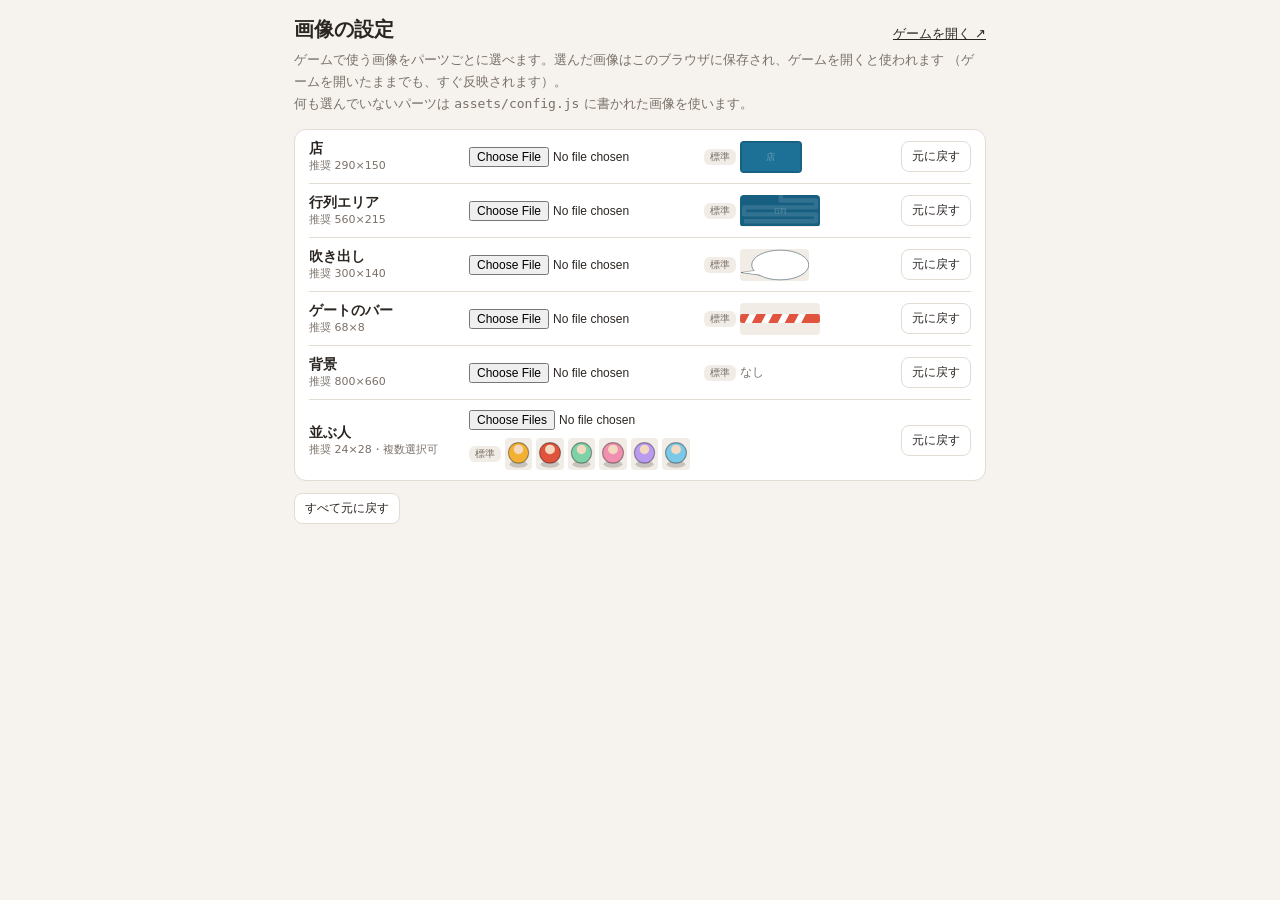
==== asset_settings.html @ 2f021da2 "feat: レイアウトをイメージ通りにして、パラメーターを調整できるようにした" ====
<!DOCTYPE html>
<html lang="ja">
<head>
<meta charset="UTF-8">
<meta name="viewport" content="width=device-width, initial-scale=1">
<title>画像の設定 - ぴったり入店ゲート</title>
<style>
  :root{ --bg:#f6f3ee; --ink:#2b2622; --muted:#7a7068; --line:#e2dcd3; --ok:#2f9e6b; }
  *{box-sizing:border-box}
  html,body{margin:0;background:var(--bg);color:var(--ink);
    font-family:"Hiragino Sans","Noto Sans JP","Yu Gothic",system-ui,sans-serif;}
  .wrap{max-width:720px;margin:0 auto;padding:16px 14px 28px;}
  header{display:flex;align-items:flex-end;justify-content:space-between;gap:12px;flex-wrap:wrap;margin-bottom:6px}
  h1{font-size:20px;margin:0}
  header a{font-size:13px;color:var(--ink)}
  .lead{font-size:13px;color:var(--muted);margin:6px 0 14px;line-height:1.7}
  .card{border:1px solid var(--line);border-radius:12px;background:#fff;padding:0 14px}
  .arow{display:grid;grid-template-columns:150px 1fr auto;align-items:center;gap:10px;padding:10px 0;border-top:1px solid var(--line)}
  .arow:first-child{border-top:none}
  .name{font-size:14px;font-weight:700}
  .name small{display:block;color:var(--muted);font-size:11px;font-weight:400}
  .pick{display:flex;align-items:center;gap:8px;min-width:0;flex-wrap:wrap}
  input[type=file]{font-size:12px;max-width:100%}
  .thumbs{display:flex;gap:4px;flex-wrap:wrap;align-items:center;font-size:12px;color:var(--muted)}
  .thumbs img{height:32px;max-width:80px;object-fit:contain;background:#f1ede6;border-radius:4px}
  .tag{font-size:10px;padding:1px 6px;border-radius:6px;background:#f1ede6;color:var(--muted)}
  .tag.custom{background:#e6f5ee;color:#1f6f4b}
  button{font-family:inherit;font-size:12px;padding:6px 10px;border:1px solid var(--line);border-radius:8px;background:#fff;color:var(--ink);cursor:pointer}
  .foot{display:flex;align-items:center;gap:10px;margin-top:12px;font-size:12px;color:var(--muted);flex-wrap:wrap}
  #note{min-height:1em}
  @media (max-width:520px){ .arow{grid-template-columns:1fr auto} .pick{grid-column:1 / -1;grid-row:2} }
</style>
</head>
<body>
<div class="wrap">
  <header>
    <h1>画像の設定</h1>
    <a href="EL4S_05.html" target="_blank">ゲームを開く ↗</a>
  </header>
  <p class="lead">
    ゲームで使う画像をパーツごとに選べます。選んだ画像はこのブラウザに保存され、ゲームを開くと使われます
    （ゲームを開いたままでも、すぐ反映されます）。<br>
    何も選んでいないパーツは <code>assets/config.js</code> に書かれた画像を使います。
  </p>

  <div class="card" id="rows"></div>

  <div class="foot">
    <button id="resetAll">すべて元に戻す</button>
    <span id="note"></span>
  </div>
</div>

<script src="assets/config.js"></script>
<script>
(() => {
  const CFG = window.GAME_ASSETS || {};
  // ゲーム側（EL4S_05.html）と同じキーで保存する
  const KEY = k => 'gateImg:' + k;
  const SLOTS = [
    {key: 'store',      label: '店',           size: '290×150', def: [CFG.store]},
    {key: 'queue',      label: '行列エリア',   size: '560×215', def: [CFG.queue]},
    {key: 'bubble',     label: '吹き出し',     size: '300×140', def: [CFG.bubble]},
    {key: 'gate',       label: 'ゲートのバー', size: '68×8',    def: [CFG.gate]},
    {key: 'background', label: '背景',         size: '800×660', def: [CFG.background]},
    {key: 'people',     label: '並ぶ人',       size: '24×28・複数選択可', def: CFG.people || [], multi: true},
  ];
  const rows = document.getElementById('rows');
  const note = document.getElementById('note');
  const thumbs = {};

  function saved(key){
    try { const v = JSON.parse(localStorage.getItem(KEY(key)) || 'null'); return Array.isArray(v) && v.length ? v : null; }
    catch (e) { return null; }
  }

  function render(slot){
    const custom = saved(slot.key);
    const srcs = (custom || slot.def).filter(Boolean);
    const box = thumbs[slot.key];
    box.innerHTML = '';
    const tag = document.createElement('span');
    tag.className = 'tag' + (custom ? ' custom' : '');
    tag.textContent = custom ? '指定中' : '標準';
    box.appendChild(tag);
    if (!srcs.length) { box.append('なし'); return; }
    for (const s of srcs.slice(0, 8)) { const im = document.createElement('img'); im.src = s; im.alt = ''; box.appendChild(im); }
    if (srcs.length > 8) box.append(`+${srcs.length - 8}`);
  }

  function readAsDataURL(file){
    return new Promise((res, rej) => { const r = new FileReader(); r.onload = () => res(r.result); r.onerror = rej; r.readAsDataURL(file); });
  }

  for (const slot of SLOTS) {
    const row = document.createElement('div');
    row.className = 'arow';
    row.innerHTML = `<div class="name">${slot.label}<small>推奨 ${slot.size}</small></div>
      <div class="pick"><input type="file" accept="image/*"${slot.multi ? ' multiple' : ''}><span class="thumbs"></span></div>
      <button type="button">元に戻す</button>`;
    const input = row.querySelector('input');
    thumbs[slot.key] = row.querySelector('.thumbs');

    input.addEventListener('change', async () => {
      const files = [...input.files].filter(f => f.type.startsWith('image/'));
      input.value = '';
      if (!files.length) return;
      const urls = await Promise.all(files.map(readAsDataURL));
      try {
        localStorage.setItem(KEY(slot.key), JSON.stringify(urls));
        note.textContent = `「${slot.label}」を変更しました。`;
      } catch (e) {
        note.textContent = `「${slot.label}」の画像が大きすぎて保存できませんでした。小さい画像にしてください。`;
      }
      render(slot);
    });
    row.querySelector('button').addEventListener('click', () => {
      try { localStorage.removeItem(KEY(slot.key)); } catch (e) {}
      render(slot);
      note.textContent = `「${slot.label}」を元に戻しました。`;
    });
    rows.appendChild(row);
    render(slot);
  }

  document.getElementById('resetAll').addEventListener('click', () => {
    for (const slot of SLOTS) { try { localStorage.removeItem(KEY(slot.key)); } catch (e) {} render(slot); }
    note.textContent = 'すべて元の画像に戻しました。';
  });
})();
</script>
</body>
</html>
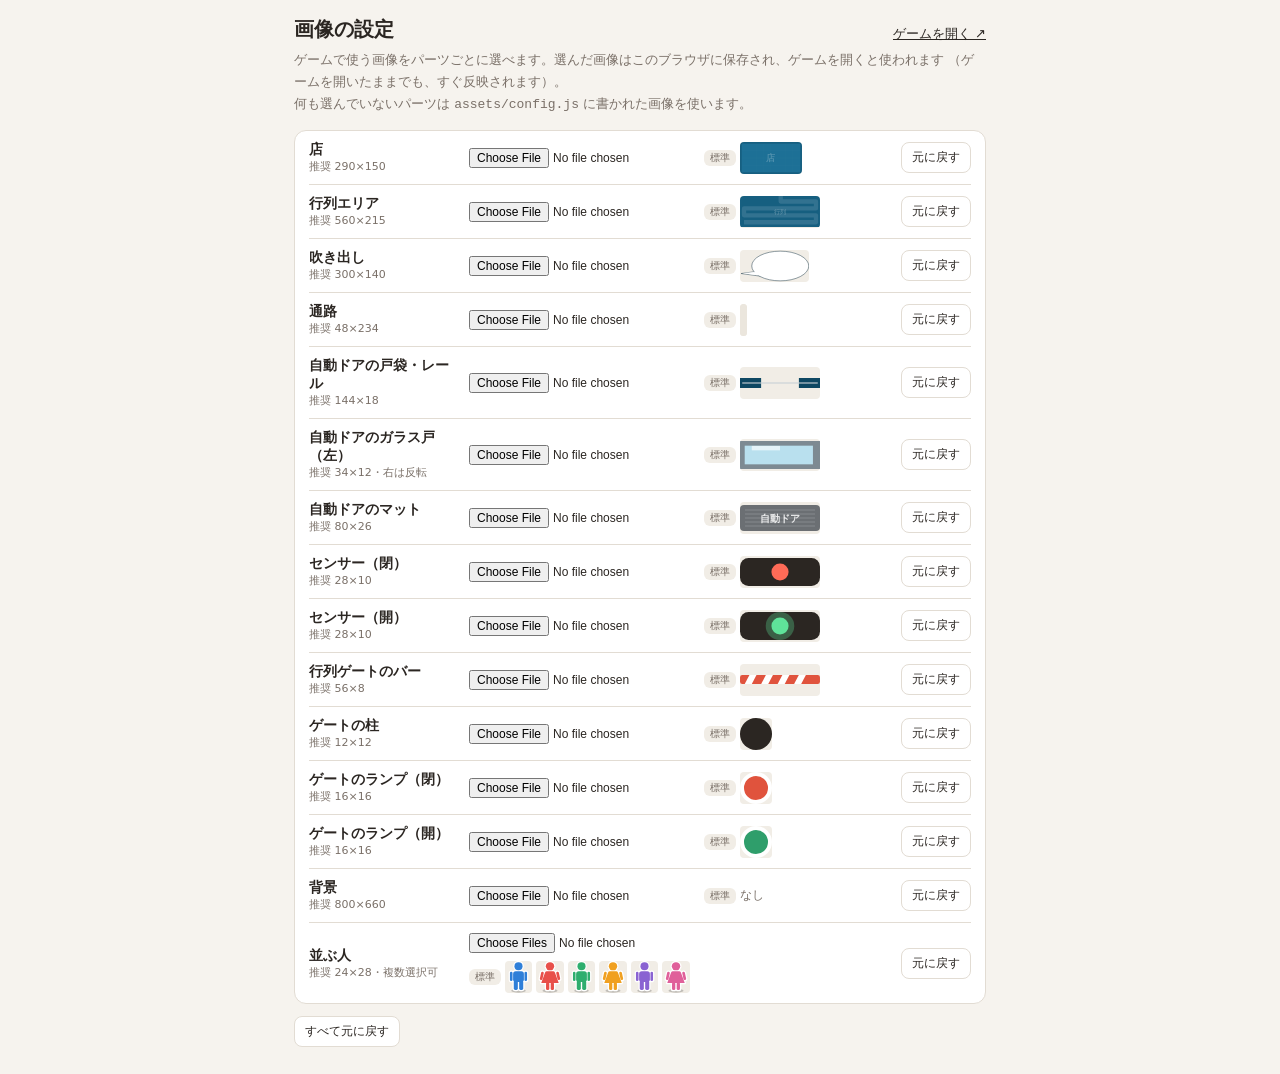
==== commit 782c65a2: "feat: 自動ドアを実装した" ====
--- a/asset_settings.html
+++ b/asset_settings.html
@@ -61,7 +61,16 @@
     {key: 'store',      label: '店',           size: '290×150', def: [CFG.store]},
     {key: 'queue',      label: '行列エリア',   size: '560×215', def: [CFG.queue]},
     {key: 'bubble',     label: '吹き出し',     size: '300×140', def: [CFG.bubble]},
-    {key: 'gate',       label: 'ゲートのバー', size: '68×8',    def: [CFG.gate]},
+    {key: 'corridor',   label: '通路',         size: '48×234',  def: [CFG.corridor]},
+    {key: 'doorFrame',     label: '自動ドアの戸袋・レール', size: '144×18', def: [CFG.doorFrame]},
+    {key: 'doorPanel',     label: '自動ドアのガラス戸（左）', size: '34×12・右は反転', def: [CFG.doorPanel]},
+    {key: 'doorMat',       label: '自動ドアのマット', size: '80×26', def: [CFG.doorMat]},
+    {key: 'doorSensorOff', label: 'センサー（閉）', size: '28×10', def: [CFG.doorSensorOff]},
+    {key: 'doorSensorOn',  label: 'センサー（開）', size: '28×10', def: [CFG.doorSensorOn]},
+    {key: 'gate',       label: '行列ゲートのバー', size: '56×8',    def: [CFG.gate]},
+    {key: 'gatePost',    label: 'ゲートの柱',     size: '12×12', def: [CFG.gatePost]},
+    {key: 'gateLampOff', label: 'ゲートのランプ（閉）', size: '16×16', def: [CFG.gateLampOff]},
+    {key: 'gateLampOn',  label: 'ゲートのランプ（開）', size: '16×16', def: [CFG.gateLampOn]},
     {key: 'background', label: '背景',         size: '800×660', def: [CFG.background]},
     {key: 'people',     label: '並ぶ人',       size: '24×28・複数選択可', def: CFG.people || [], multi: true},
   ];
